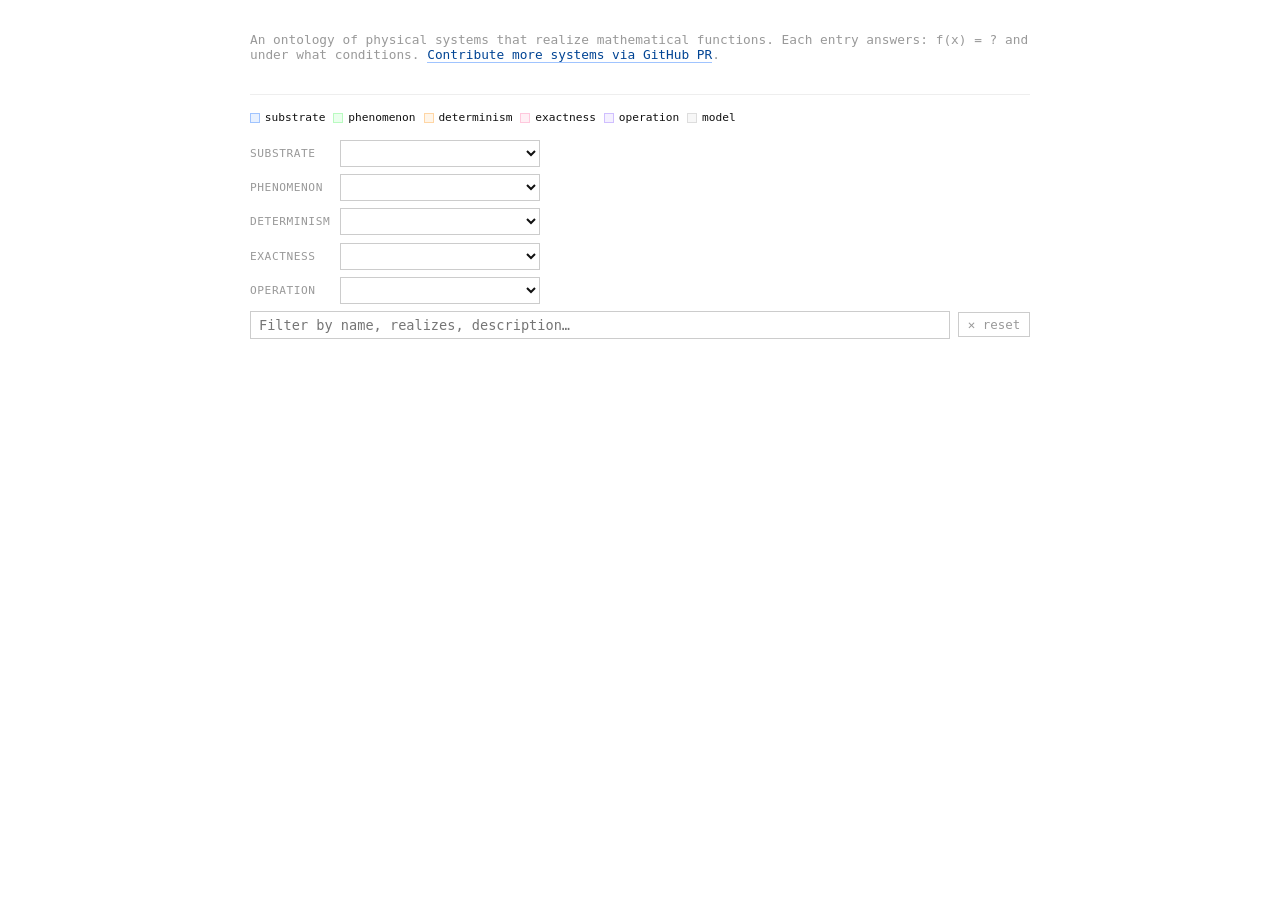
==== index.html @ 5054165a "Added CTA to update things." ====
<!DOCTYPE html>
<html lang="en">

<head>
    <meta charset="UTF-8">
    <meta name="viewport" content="width=device-width, initial-scale=1">
    <title>Physical Computing Ontology</title>
    <style>
        body {
            font-family: monospace;
            max-width: 780px;
            margin: 2rem auto;
            padding: 0 1rem;
            background: #fff;
            color: #111;
        }

        h1 {
            margin-bottom: .25rem;
        }

        .subtitle {
            font-size: .8rem;
            color: #999;
            margin-bottom: 2rem;
        }

        /* filter rows */
        .filter-row {
            display: flex;
            align-items: center;
            gap: .5rem;
            margin-bottom: .45rem;
            flex-wrap: wrap;
        }

        .dim-label {
            font-size: .7rem;
            color: #999;
            text-transform: uppercase;
            letter-spacing: .05em;
            min-width: 82px;
            flex-shrink: 0;
        }

        select {
            font-family: monospace;
            font-size: .78rem;
            border: 1px solid #ccc;
            background: #fff;
            color: #111;
            padding: .25rem .4rem;
            cursor: pointer;
            min-width: 200px;
        }

        select.active {
            border-color: #000;
            background: #000;
            color: #fff;
        }

        input {
            font-family: monospace;
            border: 1px solid #ccc;
            padding: .3rem .5rem;
            font-size: .85rem;
            flex: 1;
            min-width: 160px;
        }

        button {
            font-family: monospace;
            font-size: .78rem;
            border: 1px solid #ccc;
            background: #fff;
            padding: .25rem .55rem;
            cursor: pointer;
            white-space: nowrap;
        }

        button:hover {
            border-color: #999;
        }

        button.reset {
            color: #999;
        }

        .count {
            font-size: .75rem;
            color: #999;
            margin: .75rem 0 .5rem;
        }

        .divider {
            border: none;
            border-top: 1px solid #eee;
            margin: 1.5rem 0 1rem;
        }

        /* list items */
        .item {
            border-top: 1px solid #eee;
            padding: .85rem 0;
            cursor: pointer;
        }

        .item:hover .item-name {
            text-decoration: underline;
        }

        .item-header {
            display: flex;
            justify-content: space-between;
            align-items: baseline;
            gap: 1rem;
            margin-bottom: .3rem;
        }

        .item-name {
            font-size: .95rem;
            font-weight: bold;
        }

        .item-realizes {
            font-size: .8rem;
            color: #555;
            font-style: italic;
            white-space: nowrap;
        }

        .item-desc {
            font-size: .8rem;
            color: #666;
            margin-bottom: .45rem;
            line-height: 1.5;
            display: -webkit-box;
            -webkit-line-clamp: 2;
            line-clamp: 2;
            -webkit-box-orient: vertical;
            overflow: hidden;
        }

        /* tags */
        .tags {
            display: flex;
            flex-wrap: wrap;
            gap: .3rem;
        }

        .tag {
            font-size: .68rem;
            padding: .15rem .4rem;
            border: 1px solid #ddd;
        }

        .tag.substrate {
            border-color: #a0c4ff;
            color: #004494;
        }

        .tag.phenomenon {
            border-color: #b9fbc0;
            color: #1a6b2a;
        }

        .tag.determinism {
            border-color: #ffd6a5;
            color: #7a4200;
        }

        .tag.exactness {
            border-color: #ffc8dd;
            color: #7a0030;
        }

        .tag.operation {
            border-color: #d0bfff;
            color: #3a006f;
        }

        .tag.model {
            border-color: #ddd;
            color: #555;
        }

        /* legend */
        .legend {
            display: flex;
            flex-wrap: wrap;
            gap: .5rem;
            margin-bottom: 1rem;
            font-size: .7rem;
        }

        .legend-item {
            display: flex;
            align-items: center;
            gap: .3rem;
        }

        .legend-dot {
            width: 8px;
            height: 8px;
            border: 1px solid;
            display: inline-block;
        }

        .legend-dot.substrate {
            border-color: #a0c4ff;
            background: #e8f1ff;
        }

        .legend-dot.phenomenon {
            border-color: #b9fbc0;
            background: #eaffed;
        }

        .legend-dot.determinism {
            border-color: #ffd6a5;
            background: #fff5e8;
        }

        .legend-dot.exactness {
            border-color: #ffc8dd;
            background: #fff0f5;
        }

        .legend-dot.operation {
            border-color: #d0bfff;
            background: #f4f0ff;
        }

        .legend-dot.model {
            border-color: #ddd;
            background: #f7f7f7;
        }

        /* detail page */
        #detail-page {
            display: none;
        }

        .back-btn {
            font-family: monospace;
            font-size: .8rem;
            border: none;
            background: none;
            padding: 0;
            cursor: pointer;
            color: #999;
            margin-bottom: 0;
            display: block;
        }

        .back-btn:hover {
            color: #000;
        }

        .add-system-btn {
            font-family: monospace;
            font-size: .8rem;
            border: 1px solid #a0c4ff;
            background: #e8f1ff;
            color: #004494;
            padding: .4rem .8rem;
            cursor: pointer;
            text-decoration: none;
            display: inline-block;
            margin-left: 1rem;
        }

        .add-system-btn:hover {
            border-color: #004494;
            background: #d0e6ff;
        }

        .detail-name {
            font-size: 1.4rem;
            font-weight: bold;
            margin-bottom: .2rem;
        }

        .detail-realizes {
            font-size: .9rem;
            color: #555;
            font-style: italic;
            margin-bottom: 1rem;
        }

        .detail-desc {
            font-size: .85rem;
            color: #444;
            line-height: 1.65;
            margin-bottom: 1.25rem;
        }

        .detail-tags {
            display: flex;
            flex-wrap: wrap;
            gap: .35rem;
            margin-bottom: 1.25rem;
        }

        .detail-section {
            margin-bottom: 1.25rem;
        }

        .detail-section h3 {
            font-size: .7rem;
            text-transform: uppercase;
            letter-spacing: .06em;
            color: #999;
            margin: 0 0 .5rem;
            border-bottom: 1px solid #eee;
            padding-bottom: .3rem;
        }

        .detail-section ul {
            margin: 0;
            padding-left: 1.2rem;
            font-size: .82rem;
            color: #444;
            line-height: 1.7;
        }

        .detail-section p {
            font-size: .82rem;
            color: #444;
            margin: 0;
            line-height: 1.6;
            font-style: italic;
        }

        .link-list {
            list-style: none;
            padding: 0;
            margin: 0;
        }

        .link-list li {
            margin-bottom: .6rem;
            display: flex;
            align-items: center;
            gap: .6rem;
        }

        .link-list li img {
            width: 80px;
            height: 45px;
            object-fit: cover;
            border: 1px solid #eee;
            flex-shrink: 0;
        }

        .link-list a {
            font-size: .82rem;
            color: #004494;
            text-decoration: none;
            border-bottom: 1px solid #a0c4ff;
        }

        .link-list a:hover {
            border-color: #004494;
        }

        /* toast */
        .toast {
            position: fixed;
            top: 20px;
            right: 20px;
            background: #333;
            color: white;
            padding: 10px 18px;
            font-family: monospace;
            font-size: .85rem;
            z-index: 1000;
            opacity: 0;
            transform: translateX(100%);
            transition: all .25s ease;
        }

        .toast.show {
            opacity: 1;
            transform: translateX(0);
        }

        .toast.success {
            background: #2d6a2d;
        }

        .toast.error {
            background: #8b0000;
        }
    </style>
</head>

<body>

    <!-- LIST PAGE -->
    <div id="list-page">
        <p class="subtitle">An ontology of physical systems that realize mathematical functions. Each entry answers:
            f(x) = ? and under what conditions. <a href="https://github.com/TugdualKerjan/ComputingOntology"
                target="_blank" rel="noopener"
                style="color: #004494; text-decoration: none; border-bottom: 1px solid #a0c4ff;">Contribute more systems
                via GitHub PR</a>.</p>

        <hr class="divider">

        <div class="legend">
            <span class="legend-item"><span class="legend-dot substrate"></span>substrate</span>
            <span class="legend-item"><span class="legend-dot phenomenon"></span>phenomenon</span>
            <span class="legend-item"><span class="legend-dot determinism"></span>determinism</span>
            <span class="legend-item"><span class="legend-dot exactness"></span>exactness</span>
            <span class="legend-item"><span class="legend-dot operation"></span>operation</span>
            <span class="legend-item"><span class="legend-dot model"></span>model</span>
        </div>

        <div class="filter-row"><span class="dim-label">substrate</span><select id="sel-substrate"></select></div>
        <div class="filter-row"><span class="dim-label">phenomenon</span><select id="sel-phenomenon"></select></div>
        <div class="filter-row"><span class="dim-label">determinism</span><select id="sel-determinism"></select></div>
        <div class="filter-row"><span class="dim-label">exactness</span><select id="sel-exactness"></select></div>
        <div class="filter-row"><span class="dim-label">operation</span><select id="sel-operation"></select></div>
        <div class="filter-row">
            <input id="filter-text" placeholder="Filter by name, realizes, description…">
            <button class="reset" id="reset-all">✕ reset</button>
        </div>

        <div class="count" id="count"></div>
        <div id="list"></div>
    </div>

    <!-- DETAIL PAGE -->
    <div id="detail-page">
        <div style="display: flex; align-items: center; justify-content: space-between; margin-bottom: 1.5rem;">
            <button class="back-btn" id="back-btn">← back to list</button>
            <a href="https://github.com/TugdualKerjan/ComputingOntology/compare" target="_blank" rel="noopener"
                class="add-system-btn">+ Add system</a>
        </div>
        <div id="detail-content"></div>
    </div>

    <script>
        function ytId(url) {
            const m = url.match(/(?:v=|youtu\.be\/)([A-Za-z0-9_-]{11})/);
            return m ? m[1] : null;
        }
        function ytThumb(url) {
            const id = ytId(url);
            return id ? `https://img.youtube.com/vi/${id}/mqdefault.jpg` : null;
        }

        let data = [];

        // Load data from external JSON file
        async function loadData() {
            try {
                const response = await fetch('https://tugdual.fr/ComputingOntology/data.json');
                if (!response.ok) throw new Error(`Failed to load data.json: ${response.status}`);
                data = await response.json();
                buildFilters();
                render();
                showToast('Data loaded successfully', 'success');
                return Promise.resolve();
            } catch (error) {
                showToast('Error loading data.json: ' + error.message, 'error');
                console.error('Failed to load data:', error);
                return Promise.reject(error);
            }
        }
        let fileHandle = null;

        const activeFilters = { substrate: '', phenomenon: '', determinism: '', exactness: '', operation: '' };
        let textQuery = '';

        function vocab(dim) {
            const vals = new Set();
            data.forEach(d => {
                const v = d[dim === 'operation' ? 'operations' : dim];
                if (Array.isArray(v)) v.forEach(x => vals.add(x));
                else if (v) vals.add(v);
            });
            return [...vals].sort();
        }

        function buildFilters() {
            ['substrate', 'phenomenon', 'determinism', 'exactness', 'operation'].forEach(dim => {
                const sel = document.getElementById(`sel-${dim}`);
                const cur = activeFilters[dim];
                sel.innerHTML = '<option value="">— all —</option>';
                vocab(dim).forEach(v => {
                    const o = document.createElement('option');
                    o.value = v; o.textContent = v;
                    if (v === cur) o.selected = true;
                    sel.appendChild(o);
                });
                sel.classList.toggle('active', !!cur);
                sel.onchange = () => {
                    activeFilters[dim] = sel.value;
                    sel.classList.toggle('active', !!sel.value);
                    render();
                };
            });
        }

        function render() {
            const visible = data.filter(d => {
                if (activeFilters.substrate && !(d.substrate || []).includes(activeFilters.substrate)) return false;
                if (activeFilters.phenomenon && !(d.phenomenon || []).includes(activeFilters.phenomenon)) return false;
                if (activeFilters.determinism && d.determinism !== activeFilters.determinism) return false;
                if (activeFilters.exactness && d.exactness !== activeFilters.exactness) return false;
                if (activeFilters.operation && !(d.operations || []).includes(activeFilters.operation)) return false;
                if (textQuery) {
                    const hay = [d.name, d.realizes, d.description].join(' ').toLowerCase();
                    if (!hay.includes(textQuery.toLowerCase())) return false;
                }
                return true;
            });
            document.getElementById('count').textContent = `${visible.length} / ${data.length} systems`;
            document.getElementById('list').innerHTML = visible.map(d => `
    <div class="item" onclick="showDetail('${d.id}')">
      <div class="item-header">
        <span class="item-name">${d.name}</span>
        <span class="item-realizes">f(x) = ${d.realizes}</span>
      </div>
      <div class="item-desc">${d.description}</div>
      <div class="tags">
        ${(d.substrate || []).map(v => `<span class="tag substrate">${v}</span>`).join('')}
        ${(d.phenomenon || []).map(v => `<span class="tag phenomenon">${v}</span>`).join('')}
        ${d.determinism ? `<span class="tag determinism">${d.determinism}</span>` : ''}
        ${d.exactness ? `<span class="tag exactness">${d.exactness}</span>` : ''}
        ${(d.operations || []).map(v => `<span class="tag operation">${v}</span>`).join('')}
        ${(d.computation_model || []).map(v => `<span class="tag model">${v}</span>`).join('')}
      </div>
    </div>`).join('');
        }

        function showDetail(id) {
            const d = data.find(x => x.id === id);
            if (!d) return;

            // Update URL without triggering page reload
            window.history.pushState({ id }, d.name, `#${id}`);

            const exHtml = (d.examples || []).length ? `
    <div class="detail-section">
      <h3>Examples</h3>
      <ul class="link-list">
        ${d.examples.map(e => {
                const thumb = ytThumb(e.url);
                return `<li>${thumb ? `<img src="${thumb}" alt="">` : ''}<a href="${e.url}" target="_blank" rel="noopener">${e.label}</a></li>`;
            }).join('')}
      </ul>
    </div>` : '';

            const diyHtml = (d.diy || []).length ? `
    <div class="detail-section">
      <h3>Build your own</h3>
      <ul class="link-list">
        ${d.diy.map(e => `<li><a href="${e.url}" target="_blank" rel="noopener">${e.label}</a></li>`).join('')}
      </ul>
    </div>` : '';

            document.getElementById('detail-content').innerHTML = `
    <div class="detail-name">${d.name}</div>
    <div class="detail-realizes">f(x) = ${d.realizes}</div>
    <div class="detail-tags">
      ${(d.substrate || []).map(v => `<span class="tag substrate">${v}</span>`).join('')}
      ${(d.phenomenon || []).map(v => `<span class="tag phenomenon">${v}</span>`).join('')}
      ${d.determinism ? `<span class="tag determinism">${d.determinism}</span>` : ''}
      ${d.exactness ? `<span class="tag exactness">${d.exactness}</span>` : ''}
      ${(d.operations || []).map(v => `<span class="tag operation">${v}</span>`).join('')}
      ${(d.computation_model || []).map(v => `<span class="tag model">${v}</span>`).join('')}
    </div>
    <div class="detail-desc">${d.description}</div>
    ${exHtml}
    ${diyHtml}
  `;

            document.getElementById('list-page').style.display = 'none';
            document.getElementById('detail-page').style.display = 'block';
            window.scrollTo(0, 0);
        }

        function showList() {
            window.history.pushState({}, 'Physical Computing', window.location.pathname);
            document.getElementById('detail-page').style.display = 'none';
            document.getElementById('list-page').style.display = 'block';
        }

        document.getElementById('back-btn').onclick = showList;

        function showToast(msg, type = '') {
            const t = document.createElement('div');
            t.className = `toast ${type}`; t.textContent = msg;
            document.body.appendChild(t);
            setTimeout(() => t.classList.add('show'), 50);
            setTimeout(() => { t.classList.remove('show'); setTimeout(() => t.remove(), 300); }, 2800);
        }

        document.getElementById('load-file').onclick = async () => {
            try {
                const [h] = await window.showOpenFilePicker({ types: [{ accept: { 'application/json': ['.json'] } }] });
                fileHandle = h;
                data = JSON.parse(await (await h.getFile()).text());
                buildFilters(); render(); showToast('📁 Loaded', 'success');
            } catch (e) { if (e.name !== 'AbortError') showToast('Error: ' + e.message, 'error'); }
        };

        document.getElementById('create-new').onclick = async () => {
            try {
                const h = await window.showSaveFilePicker({ suggestedName: 'physcomp.json', types: [{ accept: { 'application/json': ['.json'] } }] });
                fileHandle = h;
                const w = await h.createWritable();
                await w.write(JSON.stringify(data, null, 2)); await w.close();
                buildFilters(); render(); showToast('📝 Created', 'success');
            } catch (e) { if (e.name !== 'AbortError') showToast('Error: ' + e.message, 'error'); }
        };

        document.getElementById('load-url').onclick = async () => {
            const url = document.getElementById('url-input').value.trim();
            if (!url) return;
            try {
                showToast('⏳ Loading…');
                const r = await fetch(url);
                if (!r.ok) throw new Error(`HTTP ${r.status}`);
                data = await r.json();
                fileHandle = null; buildFilters(); render(); showToast('🌐 Loaded (read-only)', 'success');
            } catch (e) { showToast('Error: ' + e.message, 'error'); }
        };

        document.getElementById('reset-all').onclick = () => {
            Object.keys(activeFilters).forEach(k => activeFilters[k] = '');
            document.getElementById('filter-text').value = '';
            textQuery = '';
            buildFilters(); render();
        };

        document.getElementById('filter-text').oninput = e => { textQuery = e.target.value; render(); };

        function handleRoute() {
            const hash = window.location.hash.slice(1);
            if (hash && data.length > 0) {
                const entry = data.find(d => d.id === hash);
                if (entry) {
                    showDetail(hash);
                    return;
                }
            }
            showList();
        }

        // Handle browser back/forward buttons
        window.addEventListener('popstate', handleRoute);

        // Initialize the application
        loadData().then(() => {
            handleRoute();
        });
    </script>
</body>

</html>
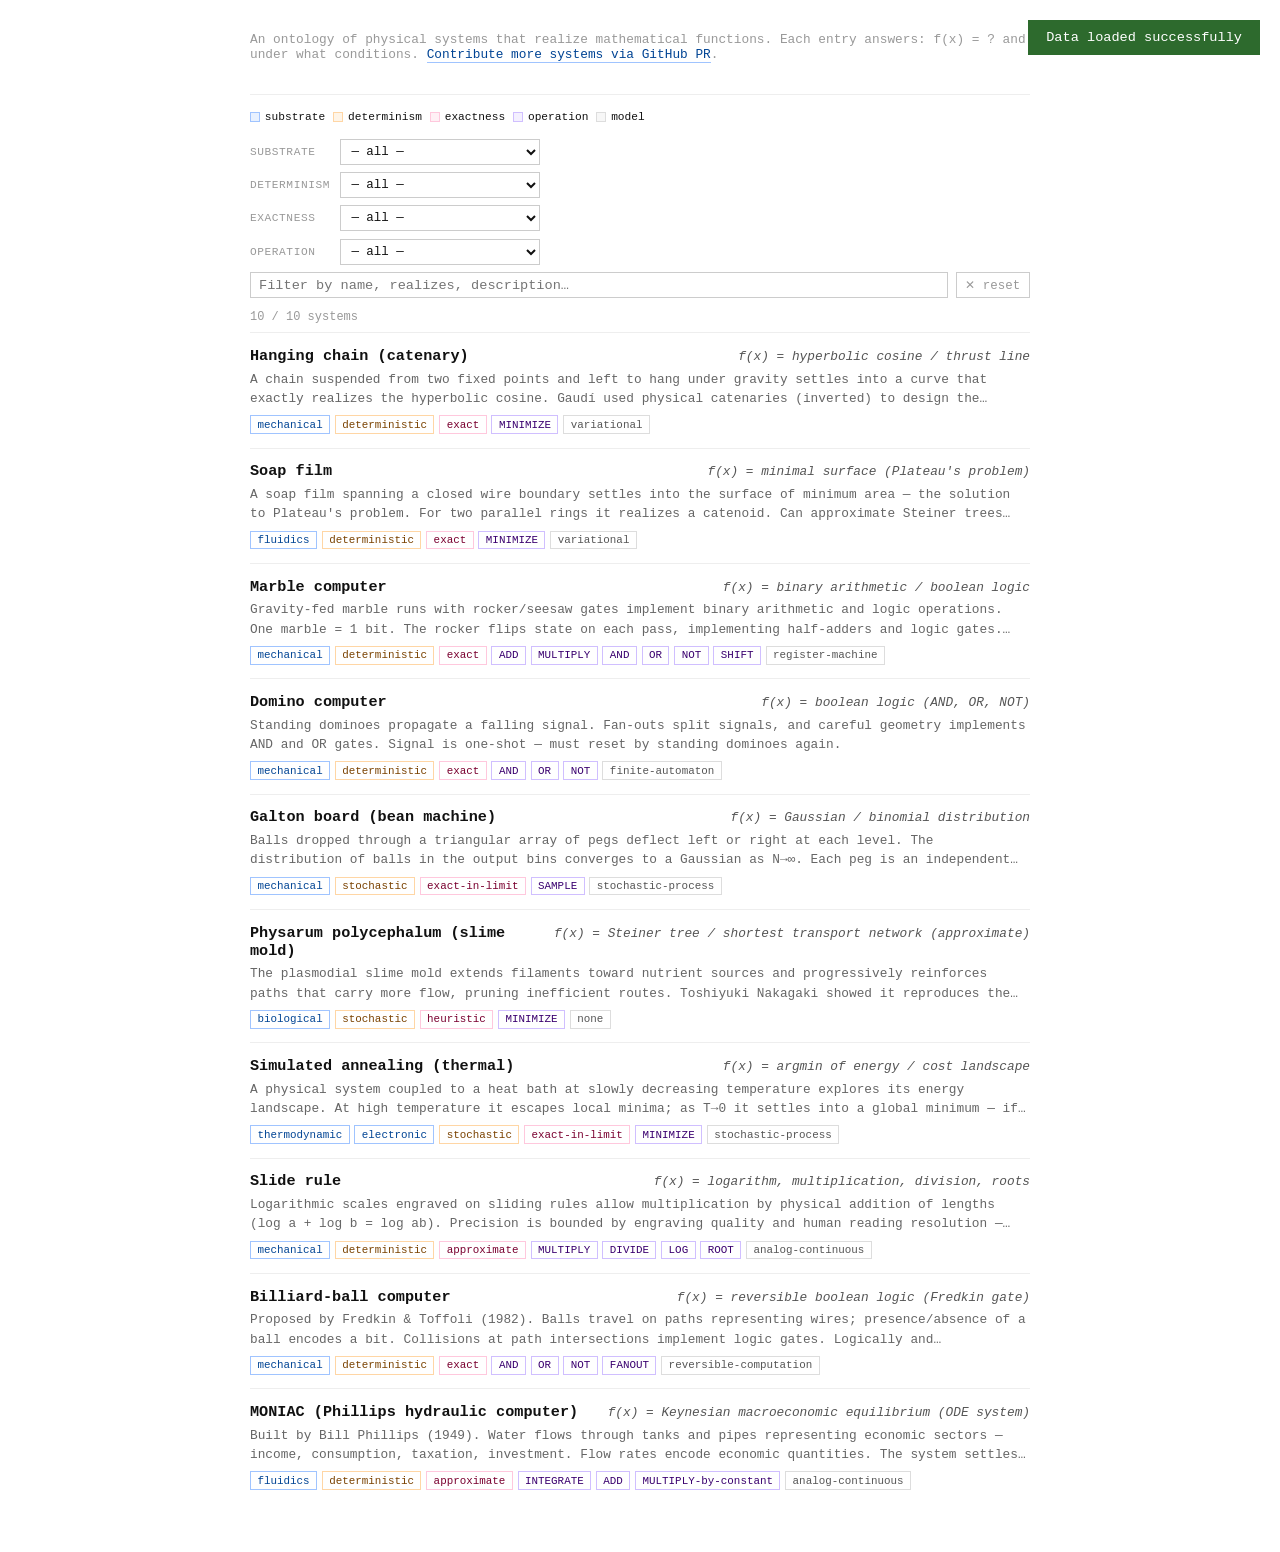
==== commit 4128530d: "Merged marbles and added example descs" ====
--- a/index.html
+++ b/index.html
@@ -160,10 +160,6 @@
             color: #004494;
         }
 
-        .tag.phenomenon {
-            border-color: #b9fbc0;
-            color: #1a6b2a;
-        }
 
         .tag.determinism {
             border-color: #ffd6a5;
@@ -212,10 +208,6 @@
             background: #e8f1ff;
         }
 
-        .legend-dot.phenomenon {
-            border-color: #b9fbc0;
-            background: #eaffed;
-        }
 
         .legend-dot.determinism {
             border-color: #ffd6a5;
@@ -410,7 +402,6 @@
 
         <div class="legend">
             <span class="legend-item"><span class="legend-dot substrate"></span>substrate</span>
-            <span class="legend-item"><span class="legend-dot phenomenon"></span>phenomenon</span>
             <span class="legend-item"><span class="legend-dot determinism"></span>determinism</span>
             <span class="legend-item"><span class="legend-dot exactness"></span>exactness</span>
             <span class="legend-item"><span class="legend-dot operation"></span>operation</span>
@@ -418,7 +409,6 @@
         </div>
 
         <div class="filter-row"><span class="dim-label">substrate</span><select id="sel-substrate"></select></div>
-        <div class="filter-row"><span class="dim-label">phenomenon</span><select id="sel-phenomenon"></select></div>
         <div class="filter-row"><span class="dim-label">determinism</span><select id="sel-determinism"></select></div>
         <div class="filter-row"><span class="dim-label">exactness</span><select id="sel-exactness"></select></div>
         <div class="filter-row"><span class="dim-label">operation</span><select id="sel-operation"></select></div>
@@ -456,7 +446,7 @@
         // Load data from external JSON file
         async function loadData() {
             try {
-                const response = await fetch('https://tugdual.fr/ComputingOntology/data.json');
+                const response = await fetch('./data.json');
                 if (!response.ok) throw new Error(`Failed to load data.json: ${response.status}`);
                 data = await response.json();
                 buildFilters();
@@ -469,9 +459,8 @@
                 return Promise.reject(error);
             }
         }
-        let fileHandle = null;
-
-        const activeFilters = { substrate: '', phenomenon: '', determinism: '', exactness: '', operation: '' };
+
+        const activeFilters = { substrate: '', determinism: '', exactness: '', operation: '' };
         let textQuery = '';
 
         function vocab(dim) {
@@ -485,7 +474,7 @@
         }
 
         function buildFilters() {
-            ['substrate', 'phenomenon', 'determinism', 'exactness', 'operation'].forEach(dim => {
+            ['substrate', 'determinism', 'exactness', 'operation'].forEach(dim => {
                 const sel = document.getElementById(`sel-${dim}`);
                 const cur = activeFilters[dim];
                 sel.innerHTML = '<option value="">— all —</option>';
@@ -507,7 +496,6 @@
         function render() {
             const visible = data.filter(d => {
                 if (activeFilters.substrate && !(d.substrate || []).includes(activeFilters.substrate)) return false;
-                if (activeFilters.phenomenon && !(d.phenomenon || []).includes(activeFilters.phenomenon)) return false;
                 if (activeFilters.determinism && d.determinism !== activeFilters.determinism) return false;
                 if (activeFilters.exactness && d.exactness !== activeFilters.exactness) return false;
                 if (activeFilters.operation && !(d.operations || []).includes(activeFilters.operation)) return false;
@@ -527,7 +515,6 @@
       <div class="item-desc">${d.description}</div>
       <div class="tags">
         ${(d.substrate || []).map(v => `<span class="tag substrate">${v}</span>`).join('')}
-        ${(d.phenomenon || []).map(v => `<span class="tag phenomenon">${v}</span>`).join('')}
         ${d.determinism ? `<span class="tag determinism">${d.determinism}</span>` : ''}
         ${d.exactness ? `<span class="tag exactness">${d.exactness}</span>` : ''}
         ${(d.operations || []).map(v => `<span class="tag operation">${v}</span>`).join('')}
@@ -549,7 +536,8 @@
       <ul class="link-list">
         ${d.examples.map(e => {
                 const thumb = ytThumb(e.url);
-                return `<li>${thumb ? `<img src="${thumb}" alt="">` : ''}<a href="${e.url}" target="_blank" rel="noopener">${e.label}</a></li>`;
+                const desc = e.description ? `<div style="font-size: .75rem; color: #666; margin-top: .2rem; line-height: 1.4;">${e.description}</div>` : '';
+                return `<li>${thumb ? `<img src="${thumb}" alt="">` : ''}<div><a href="${e.url}" target="_blank" rel="noopener">${e.label}</a>${desc}</div></li>`;
             }).join('')}
       </ul>
     </div>` : '';
@@ -558,7 +546,10 @@
     <div class="detail-section">
       <h3>Build your own</h3>
       <ul class="link-list">
-        ${d.diy.map(e => `<li><a href="${e.url}" target="_blank" rel="noopener">${e.label}</a></li>`).join('')}
+        ${d.diy.map(e => {
+                const desc = e.description ? `<div style="font-size: .75rem; color: #666; margin-top: .2rem; line-height: 1.4;">${e.description}</div>` : '';
+                return `<li><div><a href="${e.url}" target="_blank" rel="noopener">${e.label}</a>${desc}</div></li>`;
+            }).join('')}
       </ul>
     </div>` : '';
 
@@ -567,7 +558,6 @@
     <div class="detail-realizes">f(x) = ${d.realizes}</div>
     <div class="detail-tags">
       ${(d.substrate || []).map(v => `<span class="tag substrate">${v}</span>`).join('')}
-      ${(d.phenomenon || []).map(v => `<span class="tag phenomenon">${v}</span>`).join('')}
       ${d.determinism ? `<span class="tag determinism">${d.determinism}</span>` : ''}
       ${d.exactness ? `<span class="tag exactness">${d.exactness}</span>` : ''}
       ${(d.operations || []).map(v => `<span class="tag operation">${v}</span>`).join('')}
@@ -599,36 +589,6 @@
             setTimeout(() => { t.classList.remove('show'); setTimeout(() => t.remove(), 300); }, 2800);
         }
 
-        document.getElementById('load-file').onclick = async () => {
-            try {
-                const [h] = await window.showOpenFilePicker({ types: [{ accept: { 'application/json': ['.json'] } }] });
-                fileHandle = h;
-                data = JSON.parse(await (await h.getFile()).text());
-                buildFilters(); render(); showToast('📁 Loaded', 'success');
-            } catch (e) { if (e.name !== 'AbortError') showToast('Error: ' + e.message, 'error'); }
-        };
-
-        document.getElementById('create-new').onclick = async () => {
-            try {
-                const h = await window.showSaveFilePicker({ suggestedName: 'physcomp.json', types: [{ accept: { 'application/json': ['.json'] } }] });
-                fileHandle = h;
-                const w = await h.createWritable();
-                await w.write(JSON.stringify(data, null, 2)); await w.close();
-                buildFilters(); render(); showToast('📝 Created', 'success');
-            } catch (e) { if (e.name !== 'AbortError') showToast('Error: ' + e.message, 'error'); }
-        };
-
-        document.getElementById('load-url').onclick = async () => {
-            const url = document.getElementById('url-input').value.trim();
-            if (!url) return;
-            try {
-                showToast('⏳ Loading…');
-                const r = await fetch(url);
-                if (!r.ok) throw new Error(`HTTP ${r.status}`);
-                data = await r.json();
-                fileHandle = null; buildFilters(); render(); showToast('🌐 Loaded (read-only)', 'success');
-            } catch (e) { showToast('Error: ' + e.message, 'error'); }
-        };
 
         document.getElementById('reset-all').onclick = () => {
             Object.keys(activeFilters).forEach(k => activeFilters[k] = '');
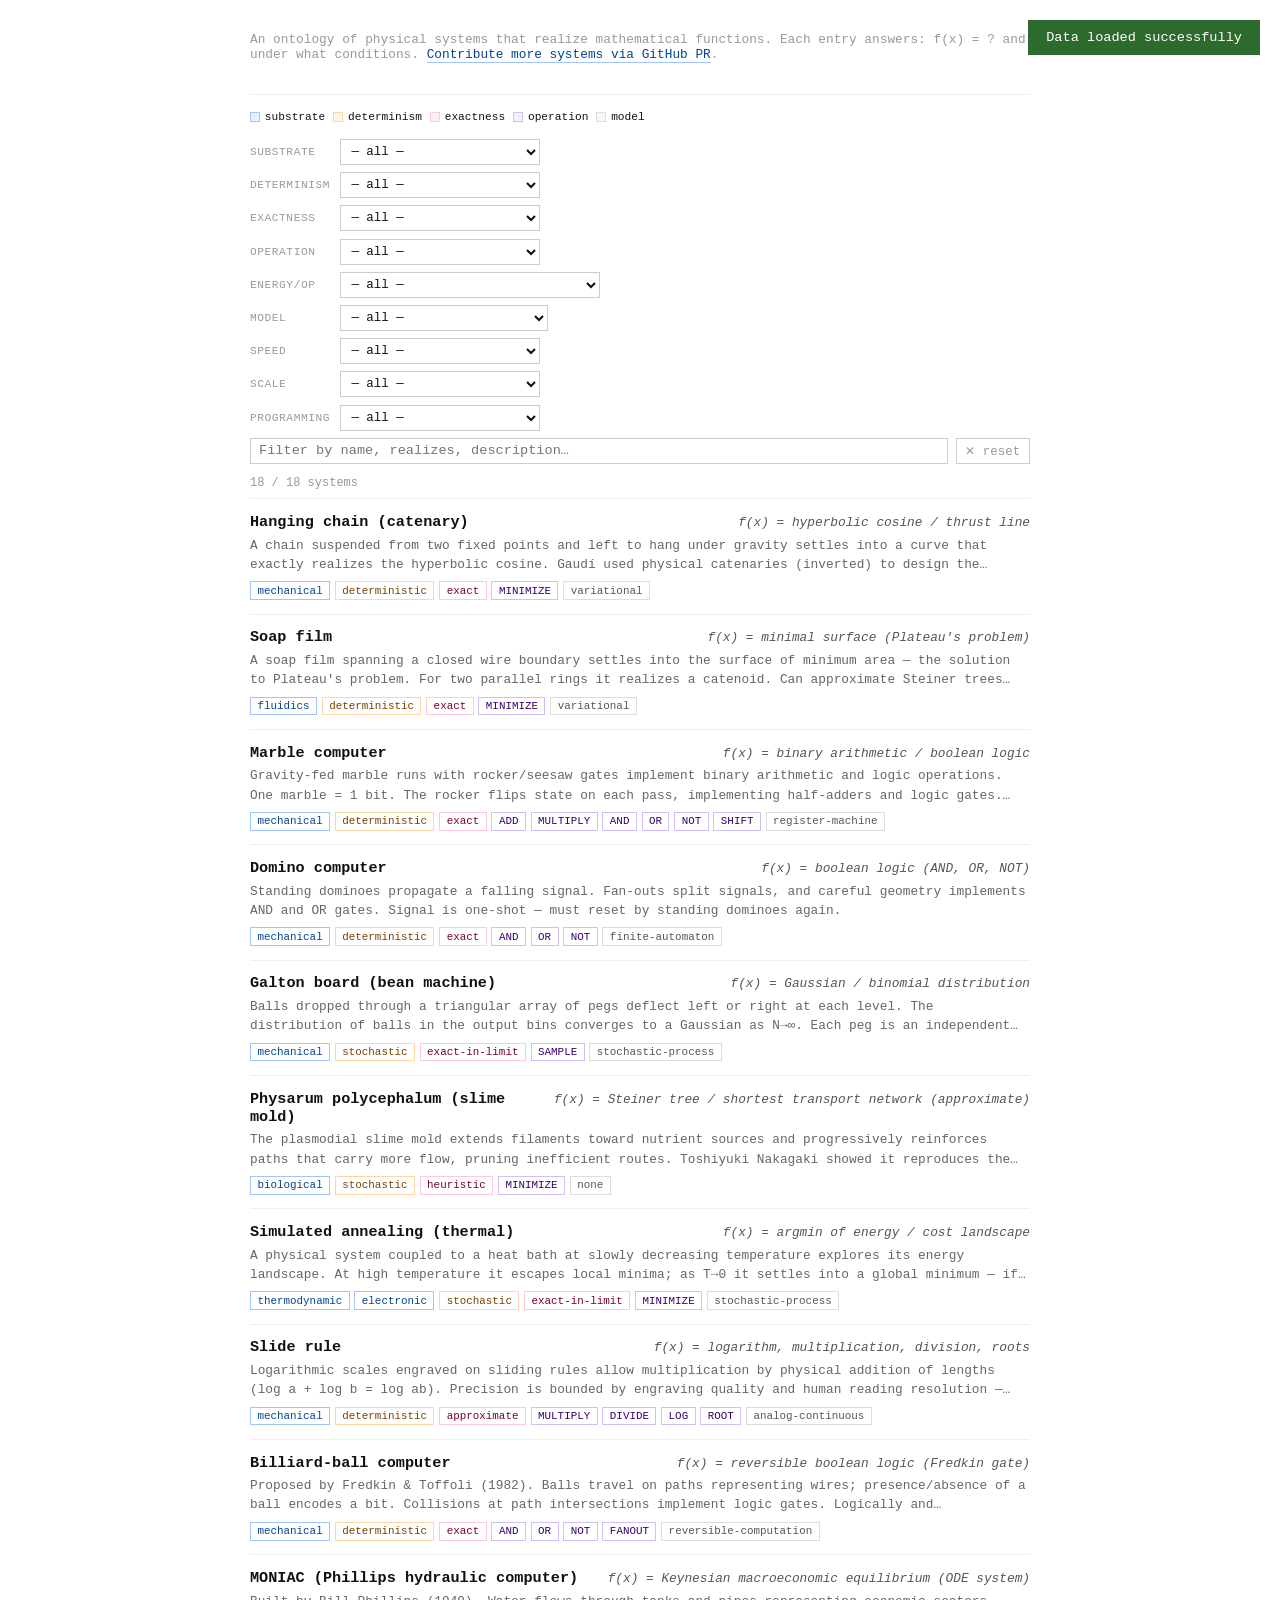
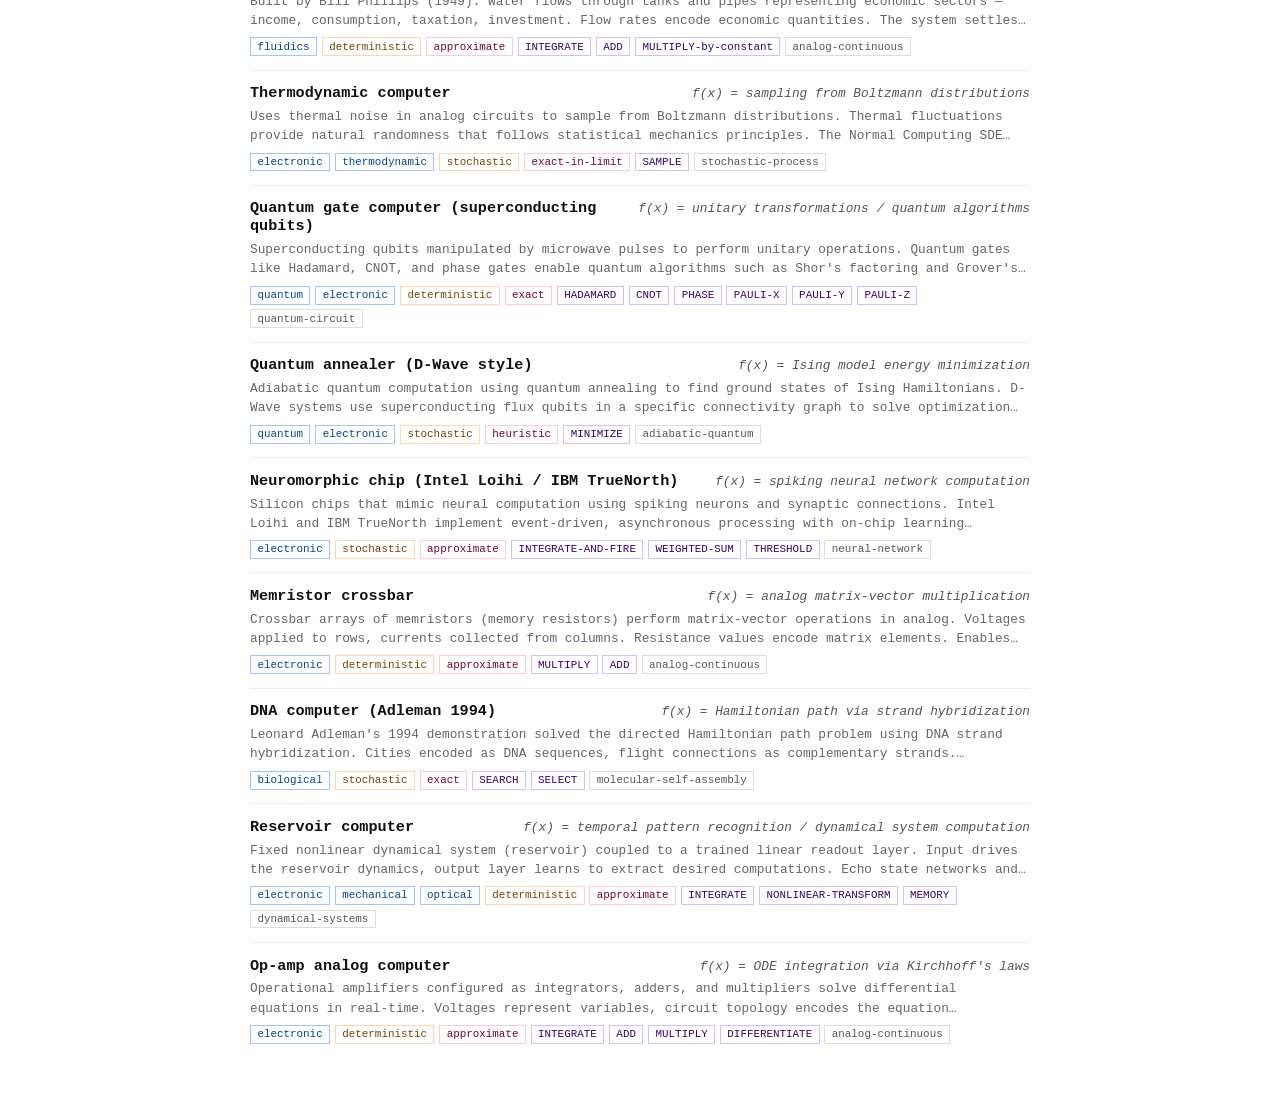
==== commit 30b80a00: "Added entries and categories." ====
--- a/index.html
+++ b/index.html
@@ -412,6 +412,11 @@
         <div class="filter-row"><span class="dim-label">determinism</span><select id="sel-determinism"></select></div>
         <div class="filter-row"><span class="dim-label">exactness</span><select id="sel-exactness"></select></div>
         <div class="filter-row"><span class="dim-label">operation</span><select id="sel-operation"></select></div>
+        <div class="filter-row"><span class="dim-label">energy/op</span><select id="sel-energy_per_operation"></select></div>
+        <div class="filter-row"><span class="dim-label">model</span><select id="sel-computation_model"></select></div>
+        <div class="filter-row"><span class="dim-label">speed</span><select id="sel-speed_category"></select></div>
+        <div class="filter-row"><span class="dim-label">scale</span><select id="sel-scale_category"></select></div>
+        <div class="filter-row"><span class="dim-label">programming</span><select id="sel-programming_model"></select></div>
         <div class="filter-row">
             <input id="filter-text" placeholder="Filter by name, realizes, description…">
             <button class="reset" id="reset-all">✕ reset</button>
@@ -425,7 +430,7 @@
     <div id="detail-page">
         <div style="display: flex; align-items: center; justify-content: space-between; margin-bottom: 1.5rem;">
             <button class="back-btn" id="back-btn">← back to list</button>
-            <a href="https://github.com/TugdualKerjan/ComputingOntology/compare" target="_blank" rel="noopener"
+            <a href="https://github.com/TugdualKerjan/ComputingOntology/issues/new?template=new_system.md" target="_blank" rel="noopener"
                 class="add-system-btn">+ Add system</a>
         </div>
         <div id="detail-content"></div>
@@ -460,13 +465,18 @@
             }
         }
 
-        const activeFilters = { substrate: '', determinism: '', exactness: '', operation: '' };
+        const activeFilters = { substrate: '', determinism: '', exactness: '', operation: '', energy_per_operation: '', computation_model: '', speed_category: '', scale_category: '', programming_model: '' };
         let textQuery = '';
 
         function vocab(dim) {
             const vals = new Set();
             data.forEach(d => {
-                const v = d[dim === 'operation' ? 'operations' : dim];
+                let v;
+                if (dim === 'operation') v = d.operations;
+                else if (dim === 'computation_model') v = d.computation_model;
+                else if (dim === 'programming_model') v = d.programming_model;
+                else v = d[dim];
+
                 if (Array.isArray(v)) v.forEach(x => vals.add(x));
                 else if (v) vals.add(v);
             });
@@ -474,7 +484,7 @@
         }
 
         function buildFilters() {
-            ['substrate', 'determinism', 'exactness', 'operation'].forEach(dim => {
+            ['substrate', 'determinism', 'exactness', 'operation', 'energy_per_operation', 'computation_model', 'speed_category', 'scale_category', 'programming_model'].forEach(dim => {
                 const sel = document.getElementById(`sel-${dim}`);
                 const cur = activeFilters[dim];
                 sel.innerHTML = '<option value="">— all —</option>';
@@ -499,6 +509,11 @@
                 if (activeFilters.determinism && d.determinism !== activeFilters.determinism) return false;
                 if (activeFilters.exactness && d.exactness !== activeFilters.exactness) return false;
                 if (activeFilters.operation && !(d.operations || []).includes(activeFilters.operation)) return false;
+                if (activeFilters.energy_per_operation && d.energy_per_operation !== activeFilters.energy_per_operation) return false;
+                if (activeFilters.computation_model && !(d.computation_model || []).includes(activeFilters.computation_model)) return false;
+                if (activeFilters.speed_category && d.speed_category !== activeFilters.speed_category) return false;
+                if (activeFilters.scale_category && d.scale_category !== activeFilters.scale_category) return false;
+                if (activeFilters.programming_model && !(d.programming_model || []).includes(activeFilters.programming_model)) return false;
                 if (textQuery) {
                     const hay = [d.name, d.realizes, d.description].join(' ').toLowerCase();
                     if (!hay.includes(textQuery.toLowerCase())) return false;
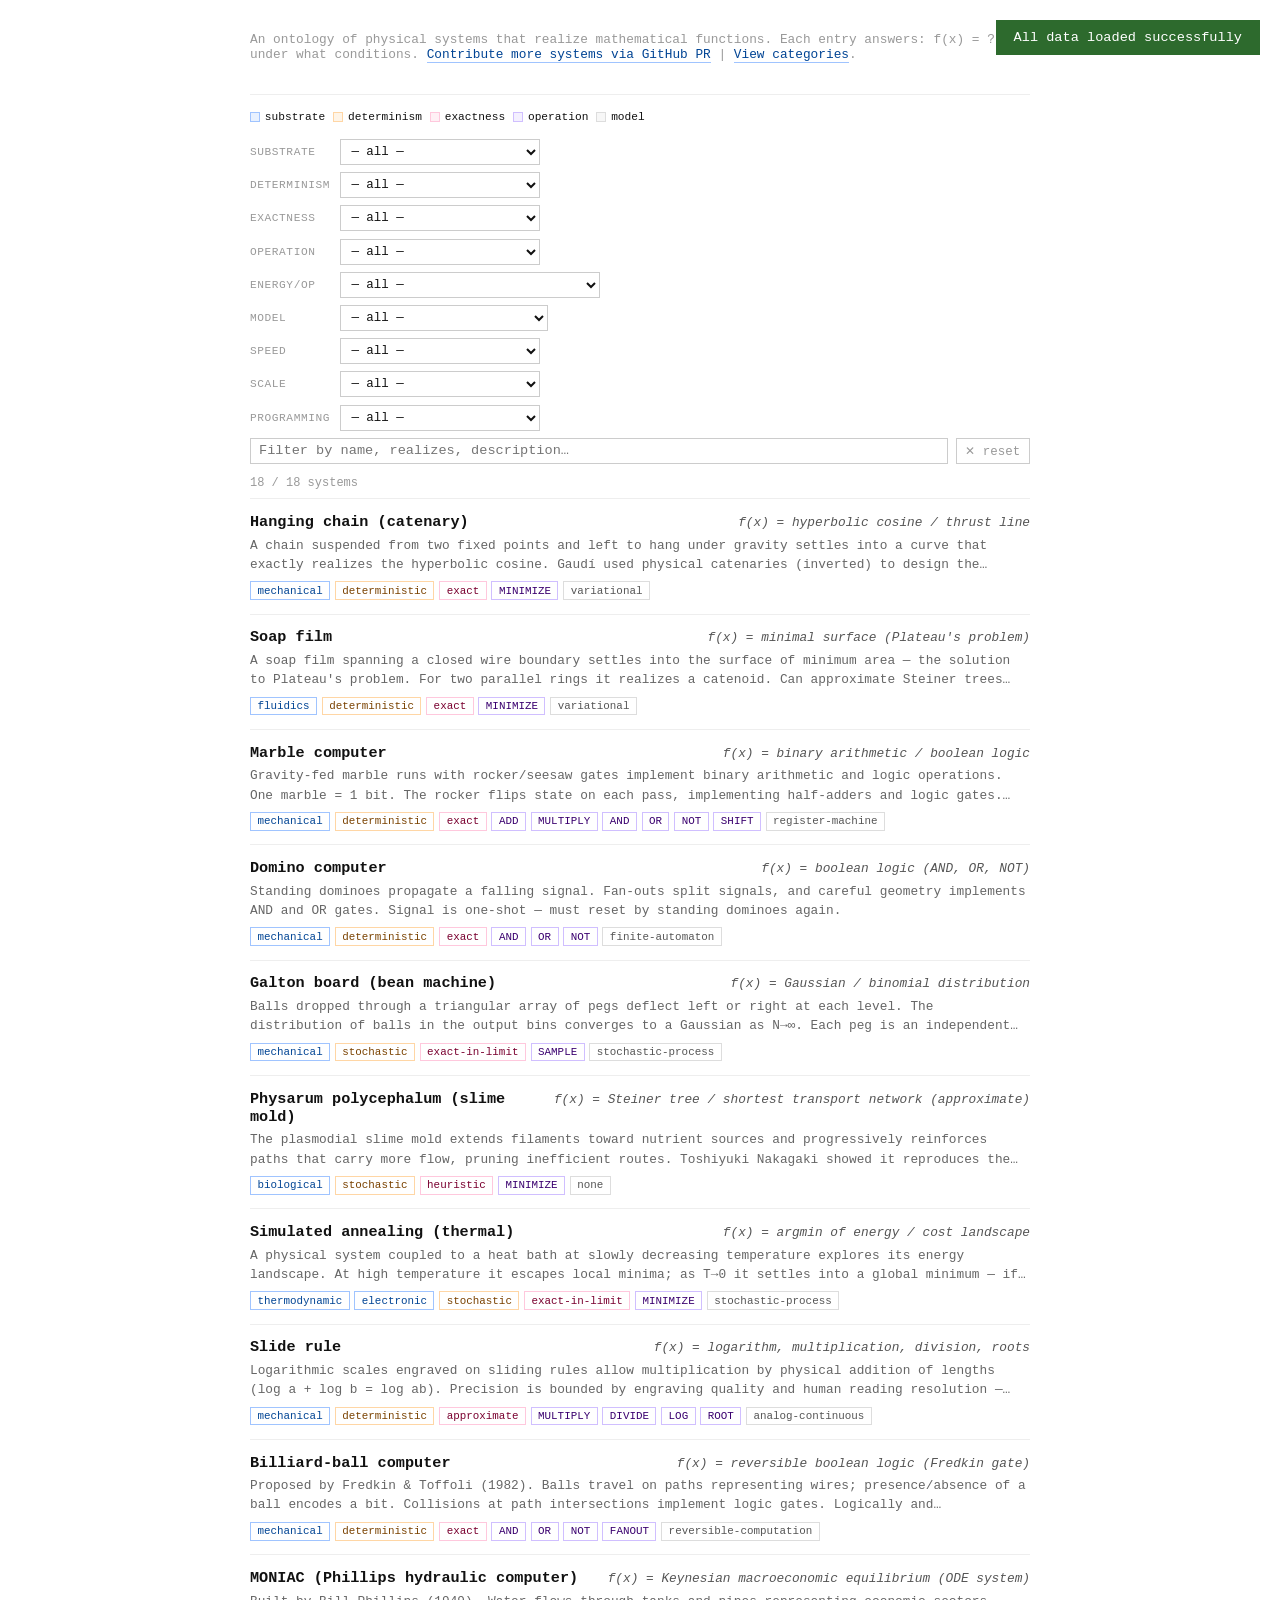
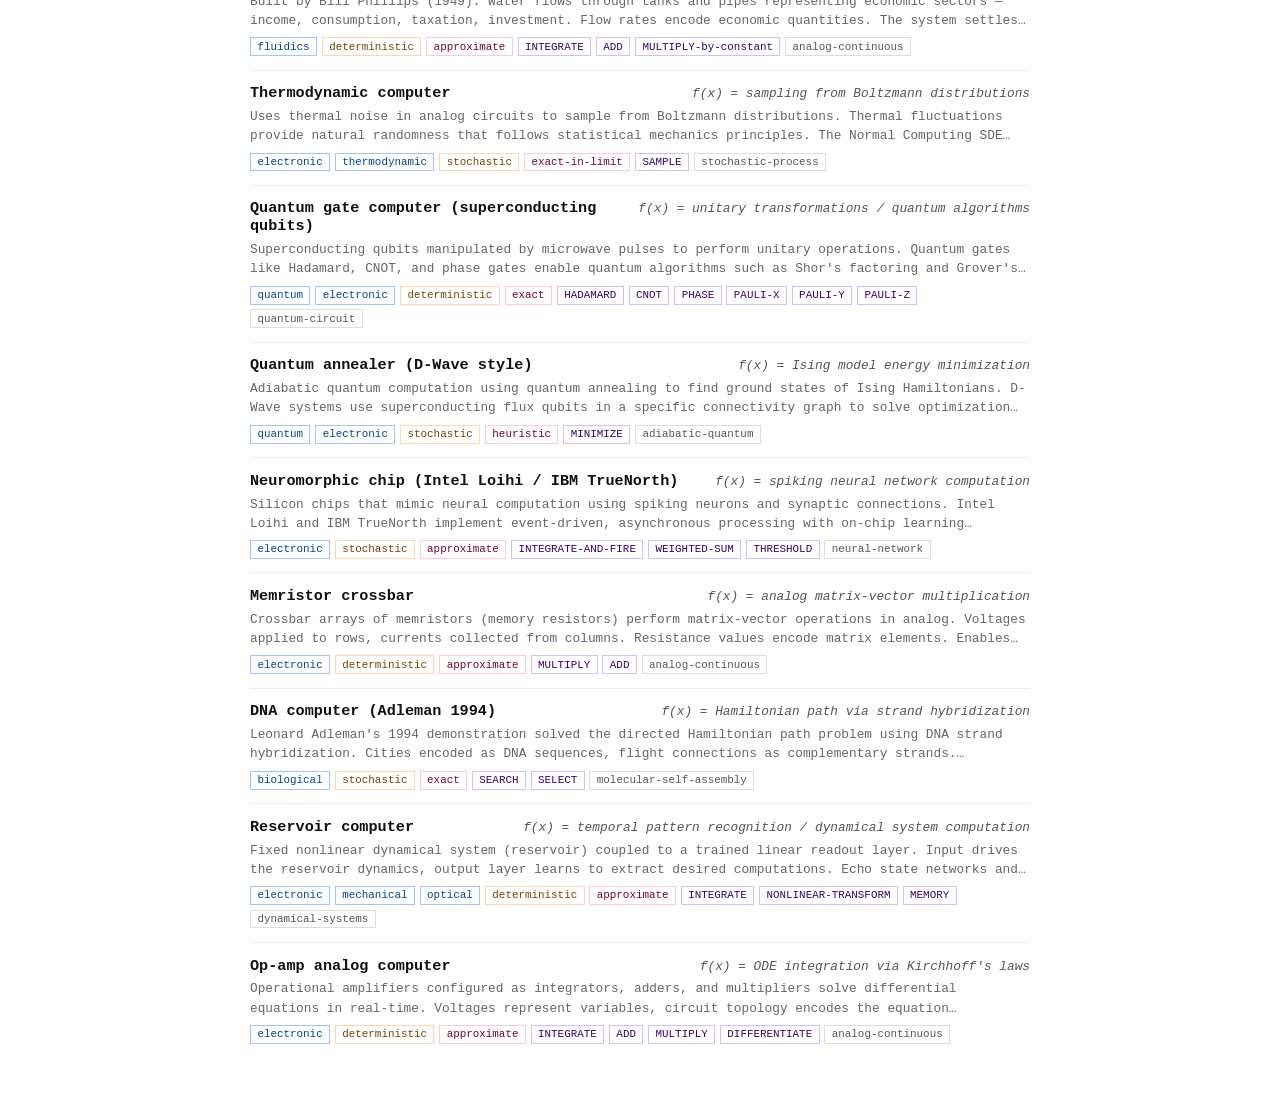
==== commit 209d96f5: "Added individual examples pages and categories" ====
--- a/index.html
+++ b/index.html
@@ -385,6 +385,56 @@
         .toast.error {
             background: #8b0000;
         }
+
+        /* sidebar */
+        .page-with-sidebar {
+            display: flex;
+            gap: 2rem;
+            align-items: flex-start;
+        }
+
+        .main-content {
+            flex: 1;
+            min-width: 0;
+        }
+
+        .category-sidebar {
+            width: 200px;
+            flex-shrink: 0;
+            padding: 1rem;
+            background: #f9f9f9;
+            border: 1px solid #eee;
+            font-size: .75rem;
+        }
+
+        .category-sidebar h4 {
+            margin: 0 0 .5rem 0;
+            font-size: .7rem;
+            text-transform: uppercase;
+            letter-spacing: .05em;
+            color: #999;
+        }
+
+        .sidebar-tags {
+            display: flex;
+            flex-direction: column;
+            gap: .3rem;
+            margin-bottom: 1rem;
+        }
+
+        .sidebar-tags:last-child {
+            margin-bottom: 0;
+        }
+
+        @media (max-width: 768px) {
+            .page-with-sidebar {
+                flex-direction: column;
+            }
+            .category-sidebar {
+                width: 100%;
+                order: -1;
+            }
+        }
     </style>
 </head>
 
@@ -396,7 +446,8 @@
             f(x) = ? and under what conditions. <a href="https://github.com/TugdualKerjan/ComputingOntology"
                 target="_blank" rel="noopener"
                 style="color: #004494; text-decoration: none; border-bottom: 1px solid #a0c4ff;">Contribute more systems
-                via GitHub PR</a>.</p>
+                via GitHub PR</a> | <a href="#categories" onclick="showCategories()"
+                style="color: #004494; text-decoration: none; border-bottom: 1px solid #a0c4ff; cursor: pointer;">View categories</a>.</p>
 
         <hr class="divider">
 
@@ -436,6 +487,24 @@
         <div id="detail-content"></div>
     </div>
 
+    <!-- CATEGORIES PAGE -->
+    <div id="categories-page" style="display: none;">
+        <div style="display: flex; align-items: center; justify-content: space-between; margin-bottom: 1.5rem;">
+            <button class="back-btn" id="categories-back-btn">← back to list</button>
+        </div>
+        <h1>Categories</h1>
+        <p class="subtitle">All possible values for each categorical field in the ontology.</p>
+        <div id="categories-content"></div>
+    </div>
+
+    <!-- EXAMPLE PAGE -->
+    <div id="example-page" style="display: none;">
+        <div style="display: flex; align-items: center; justify-content: space-between; margin-bottom: 1.5rem;">
+            <button class="back-btn" id="example-back-btn">← back to system</button>
+        </div>
+        <div id="example-content"></div>
+    </div>
+
     <script>
         function ytId(url) {
             const m = url.match(/(?:v=|youtu\.be\/)([A-Za-z0-9_-]{11})/);
@@ -447,21 +516,95 @@
         }
 
         let data = [];
-
-        // Load data from external JSON file
-        async function loadData() {
+        let categories = {};
+        let schema = {};
+
+        // Load all JSON files
+        async function loadAllData() {
             try {
-                const response = await fetch('./data.json');
-                if (!response.ok) throw new Error(`Failed to load data.json: ${response.status}`);
-                data = await response.json();
+                const [dataRes, categoriesRes, schemaRes] = await Promise.all([
+                    fetch('./data.json'),
+                    fetch('./categories.json'),
+                    fetch('./schema.json')
+                ]);
+
+                if (!dataRes.ok) throw new Error(`Failed to load data.json: ${dataRes.status}`);
+                if (!categoriesRes.ok) throw new Error(`Failed to load categories.json: ${categoriesRes.status}`);
+                if (!schemaRes.ok) throw new Error(`Failed to load schema.json: ${schemaRes.status}`);
+
+                const [jsonData, categoriesData, schemaData] = await Promise.all([
+                    dataRes.json(),
+                    categoriesRes.json(),
+                    schemaRes.json()
+                ]);
+
+                data = jsonData.data;
+                categories = categoriesData;
+                schema = schemaData;
+
+                validateCategories();
                 buildFilters();
                 render();
-                showToast('Data loaded successfully', 'success');
+                showToast('All data loaded successfully', 'success');
                 return Promise.resolve();
             } catch (error) {
-                showToast('Error loading data.json: ' + error.message, 'error');
+                if (error.message.includes('NetworkError') || error.message.includes('fetch')) {
+                    showToast('For local viewing, serve via: python -m http.server 8000', 'error');
+                } else {
+                    showToast('Error loading files: ' + error.message, 'error');
+                }
                 console.error('Failed to load data:', error);
+                console.log('To view locally, run: python -m http.server 8000');
                 return Promise.reject(error);
+            }
+        }
+
+        // Validate that categories.json matches schema.json enums
+        function validateCategories() {
+            const errors = [];
+
+            // Extract enum values from schema
+            const schemaEnums = {};
+            const dataItems = schema.properties?.data?.items;
+            if (dataItems?.properties) {
+                Object.entries(dataItems.properties).forEach(([key, prop]) => {
+                    if (prop.items?.enum) {
+                        schemaEnums[key] = new Set(prop.items.enum);
+                    } else if (prop.enum) {
+                        schemaEnums[key] = new Set(prop.enum);
+                    }
+                });
+            }
+
+            // Check categories against schema enums
+            Object.entries(categories).forEach(([field, values]) => {
+                if (schemaEnums[field]) {
+                    const schemaSet = schemaEnums[field];
+                    const categorySet = new Set(values);
+
+                    // Check for missing values in categories.json
+                    schemaSet.forEach(val => {
+                        if (!categorySet.has(val)) {
+                            errors.push(`Missing in categories.json[${field}]: ${val}`);
+                        }
+                    });
+
+                    // Check for extra values in categories.json
+                    categorySet.forEach(val => {
+                        if (!schemaSet.has(val)) {
+                            errors.push(`Extra in categories.json[${field}]: ${val}`);
+                        }
+                    });
+                } else if (Object.keys(schemaEnums).length > 0) {
+                    errors.push(`Field ${field} in categories.json but not in schema`);
+                }
+            });
+
+            if (errors.length > 0) {
+                console.warn('Category validation errors:', errors);
+                showToast(`${errors.length} category validation errors (see console)`, 'error');
+            } else {
+                console.log('✓ Categories validation passed');
             }
         }
 
@@ -552,7 +695,7 @@
         ${d.examples.map(e => {
                 const thumb = ytThumb(e.url);
                 const desc = e.description ? `<div style="font-size: .75rem; color: #666; margin-top: .2rem; line-height: 1.4;">${e.description}</div>` : '';
-                return `<li>${thumb ? `<img src="${thumb}" alt="">` : ''}<div><a href="${e.url}" target="_blank" rel="noopener">${e.label}</a>${desc}</div></li>`;
+                return `<li>${thumb ? `<img src="${thumb}" alt="">` : ''}<div><a href="#example/${e.id}" onclick="showExample('${e.id}'); return false;" style="color: #004494; text-decoration: none; border-bottom: 1px solid #a0c4ff;">${e.label}</a> <a href="${e.url}" target="_blank" rel="noopener" style="font-size: .7rem; color: #999; margin-left: .5rem;">↗</a>${desc}</div></li>`;
             }).join('')}
       </ul>
     </div>` : '';
@@ -569,18 +712,16 @@
     </div>` : '';
 
             document.getElementById('detail-content').innerHTML = `
-    <div class="detail-name">${d.name}</div>
-    <div class="detail-realizes">f(x) = ${d.realizes}</div>
-    <div class="detail-tags">
-      ${(d.substrate || []).map(v => `<span class="tag substrate">${v}</span>`).join('')}
-      ${d.determinism ? `<span class="tag determinism">${d.determinism}</span>` : ''}
-      ${d.exactness ? `<span class="tag exactness">${d.exactness}</span>` : ''}
-      ${(d.operations || []).map(v => `<span class="tag operation">${v}</span>`).join('')}
-      ${(d.computation_model || []).map(v => `<span class="tag model">${v}</span>`).join('')}
+    <div class="page-with-sidebar">
+      <div class="main-content">
+        <div class="detail-name">${d.name}</div>
+        <div class="detail-realizes">f(x) = ${d.realizes}</div>
+        <div class="detail-desc">${d.description}</div>
+        ${exHtml}
+        ${diyHtml}
+      </div>
+      ${renderCategorySidebar(d)}
     </div>
-    <div class="detail-desc">${d.description}</div>
-    ${exHtml}
-    ${diyHtml}
   `;
 
             document.getElementById('list-page').style.display = 'none';
@@ -588,13 +729,145 @@
             window.scrollTo(0, 0);
         }
 
+        function showCategories() {
+            window.history.pushState({ page: 'categories' }, 'Categories', '#categories');
+            document.getElementById('list-page').style.display = 'none';
+            document.getElementById('detail-page').style.display = 'none';
+            document.getElementById('categories-page').style.display = 'block';
+            renderCategories();
+            window.scrollTo(0, 0);
+        }
+
+        function renderCategories() {
+            const content = Object.entries(categories).map(([field, values]) => `
+                <div class="detail-section">
+                    <h3>${field.replace(/_/g, ' ')}</h3>
+                    <div style="display: flex; flex-wrap: wrap; gap: .3rem;">
+                        ${values.map(val => `<span class="tag ${getTagClass(field)}">${val}</span>`).join('')}
+                    </div>
+                </div>
+            `).join('');
+            document.getElementById('categories-content').innerHTML = content;
+        }
+
+        function getTagClass(field) {
+            if (field === 'substrate') return 'substrate';
+            if (field === 'determinism' || field === 'reversibility') return 'determinism';
+            if (field === 'exactness') return 'exactness';
+            if (field === 'operations') return 'operation';
+            return 'model';
+        }
+
+        function renderCategorySidebar(system) {
+            const categoryData = [
+                { label: 'Substrate', field: 'substrate', values: system.substrate },
+                { label: 'Model', field: 'computation_model', values: system.computation_model },
+                { label: 'Determinism', field: 'determinism', values: [system.determinism] },
+                { label: 'Reversibility', field: 'reversibility', values: [system.reversibility] },
+                { label: 'Exactness', field: 'exactness', values: [system.exactness] },
+                { label: 'Operations', field: 'operations', values: system.operations },
+                { label: 'Speed', field: 'speed_category', values: [system.speed_category] },
+                { label: 'Scale', field: 'scale_category', values: [system.scale_category] },
+                { label: 'Programming', field: 'programming_model', values: system.programming_model }
+            ].filter(cat => cat.values && cat.values.length > 0);
+
+            return `
+                <div class="category-sidebar">
+                    <h4>Categories</h4>
+                    ${categoryData.map(cat => `
+                        <div class="sidebar-tags">
+                            <strong style="font-size: .65rem; color: #666; margin-bottom: .2rem; display: block;">${cat.label}</strong>
+                            ${cat.values.map(val => `<span class="tag ${getTagClass(cat.field)}">${val}</span>`).join('')}
+                        </div>
+                    `).join('')}
+                </div>
+            `;
+        }
+
+        function showExample(exampleId) {
+            // Find the example across all systems
+            let foundExample = null;
+            let parentSystem = null;
+
+            for (const system of data) {
+                if (system.examples) {
+                    const example = system.examples.find(ex => ex.id === exampleId);
+                    if (example) {
+                        foundExample = example;
+                        parentSystem = system;
+                        break;
+                    }
+                }
+            }
+
+            if (!foundExample || !parentSystem) {
+                showToast('Example not found', 'error');
+                return;
+            }
+
+            window.history.pushState({ exampleId }, foundExample.label, `#example/${exampleId}`);
+
+            const thumb = ytThumb(foundExample.url);
+            const embedId = ytId(foundExample.url);
+            const embedHtml = embedId ? `
+                <div style="margin: 1rem 0;">
+                    <iframe width="560" height="315" src="https://www.youtube.com/embed/${embedId}"
+                            frameborder="0" allow="accelerometer; autoplay; clipboard-write; encrypted-media; gyroscope; picture-in-picture"
+                            allowfullscreen style="max-width: 100%; height: auto;"></iframe>
+                </div>
+            ` : '';
+
+            document.getElementById('example-content').innerHTML = `
+                <div class="page-with-sidebar">
+                    <div class="main-content">
+                        <div style="margin-bottom: 1rem;">
+                            <span style="font-size: .8rem; color: #666;">Example from: </span>
+                            <a href="#${parentSystem.id}" onclick="showDetail('${parentSystem.id}'); return false;"
+                               style="color: #004494; text-decoration: none; border-bottom: 1px solid #a0c4ff;">${parentSystem.name}</a>
+                        </div>
+                        <div class="detail-name">${foundExample.label}</div>
+                        ${foundExample.description ? `<div class="detail-desc">${foundExample.description}</div>` : ''}
+                        ${embedHtml}
+                        <div class="detail-section">
+                            <h3>External Link</h3>
+                            <p><a href="${foundExample.url}" target="_blank" rel="noopener">${foundExample.url}</a></p>
+                        </div>
+                    </div>
+                    ${renderCategorySidebar(parentSystem)}
+                </div>
+            `;
+
+            document.getElementById('list-page').style.display = 'none';
+            document.getElementById('detail-page').style.display = 'none';
+            document.getElementById('categories-page').style.display = 'none';
+            document.getElementById('example-page').style.display = 'block';
+            window.scrollTo(0, 0);
+        }
+
         function showList() {
             window.history.pushState({}, 'Physical Computing', window.location.pathname);
             document.getElementById('detail-page').style.display = 'none';
+            document.getElementById('categories-page').style.display = 'none';
+            document.getElementById('example-page').style.display = 'none';
             document.getElementById('list-page').style.display = 'block';
         }
 
+        function showDetailFromExample(systemId) {
+            showDetail(systemId);
+        }
+
         document.getElementById('back-btn').onclick = showList;
+        document.getElementById('categories-back-btn').onclick = showList;
+        document.getElementById('example-back-btn').onclick = () => {
+            // Go back to the parent system if possible
+            const hash = window.location.hash;
+            if (hash.includes('example/')) {
+                // Try to find parent system and go there
+                window.history.back();
+            } else {
+                showList();
+            }
+        };
 
         function showToast(msg, type = '') {
             const t = document.createElement('div');
@@ -616,6 +889,17 @@
 
         function handleRoute() {
             const hash = window.location.hash.slice(1);
+            if (hash === 'categories') {
+                showCategories();
+                return;
+            }
+            if (hash.startsWith('example/')) {
+                const exampleId = hash.substring(8); // Remove 'example/'
+                if (exampleId && data.length > 0) {
+                    showExample(exampleId);
+                    return;
+                }
+            }
             if (hash && data.length > 0) {
                 const entry = data.find(d => d.id === hash);
                 if (entry) {
@@ -630,7 +914,7 @@
         window.addEventListener('popstate', handleRoute);
 
         // Initialize the application
-        loadData().then(() => {
+        loadAllData().then(() => {
             handleRoute();
         });
     </script>
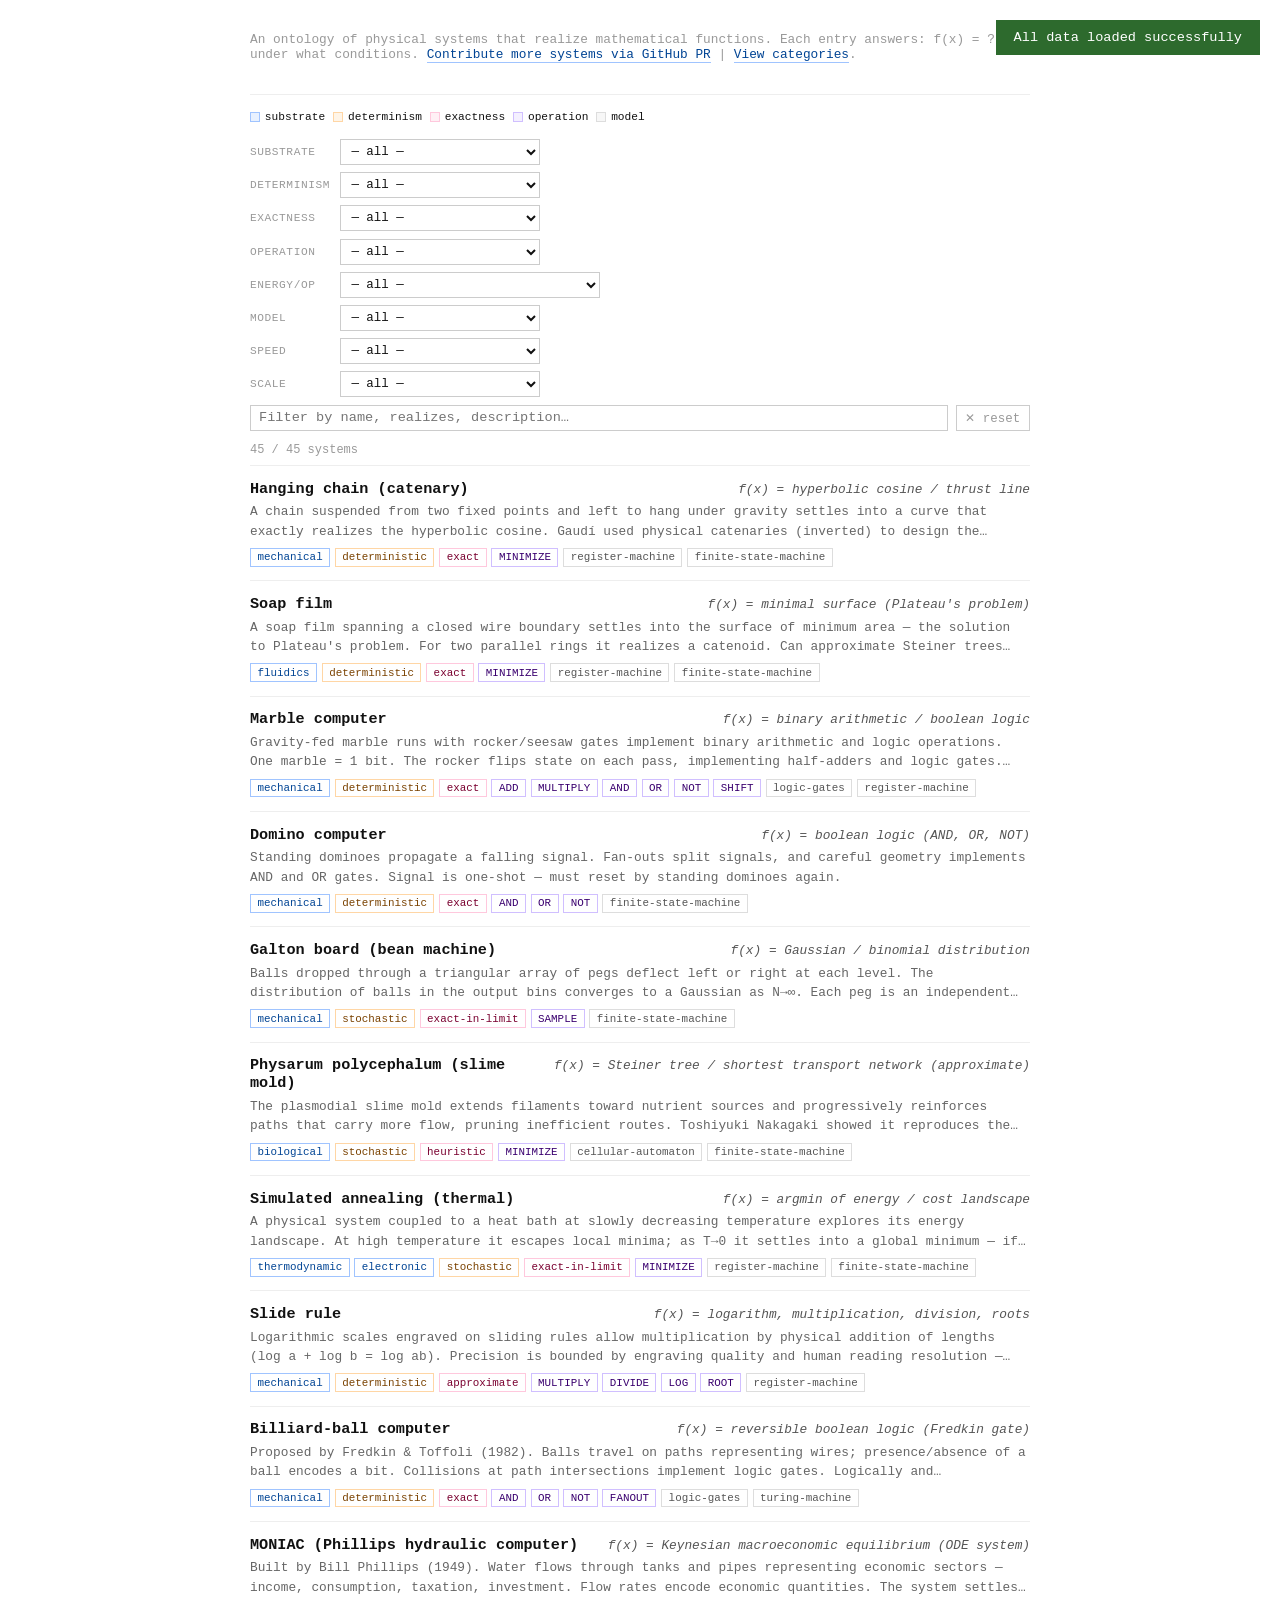
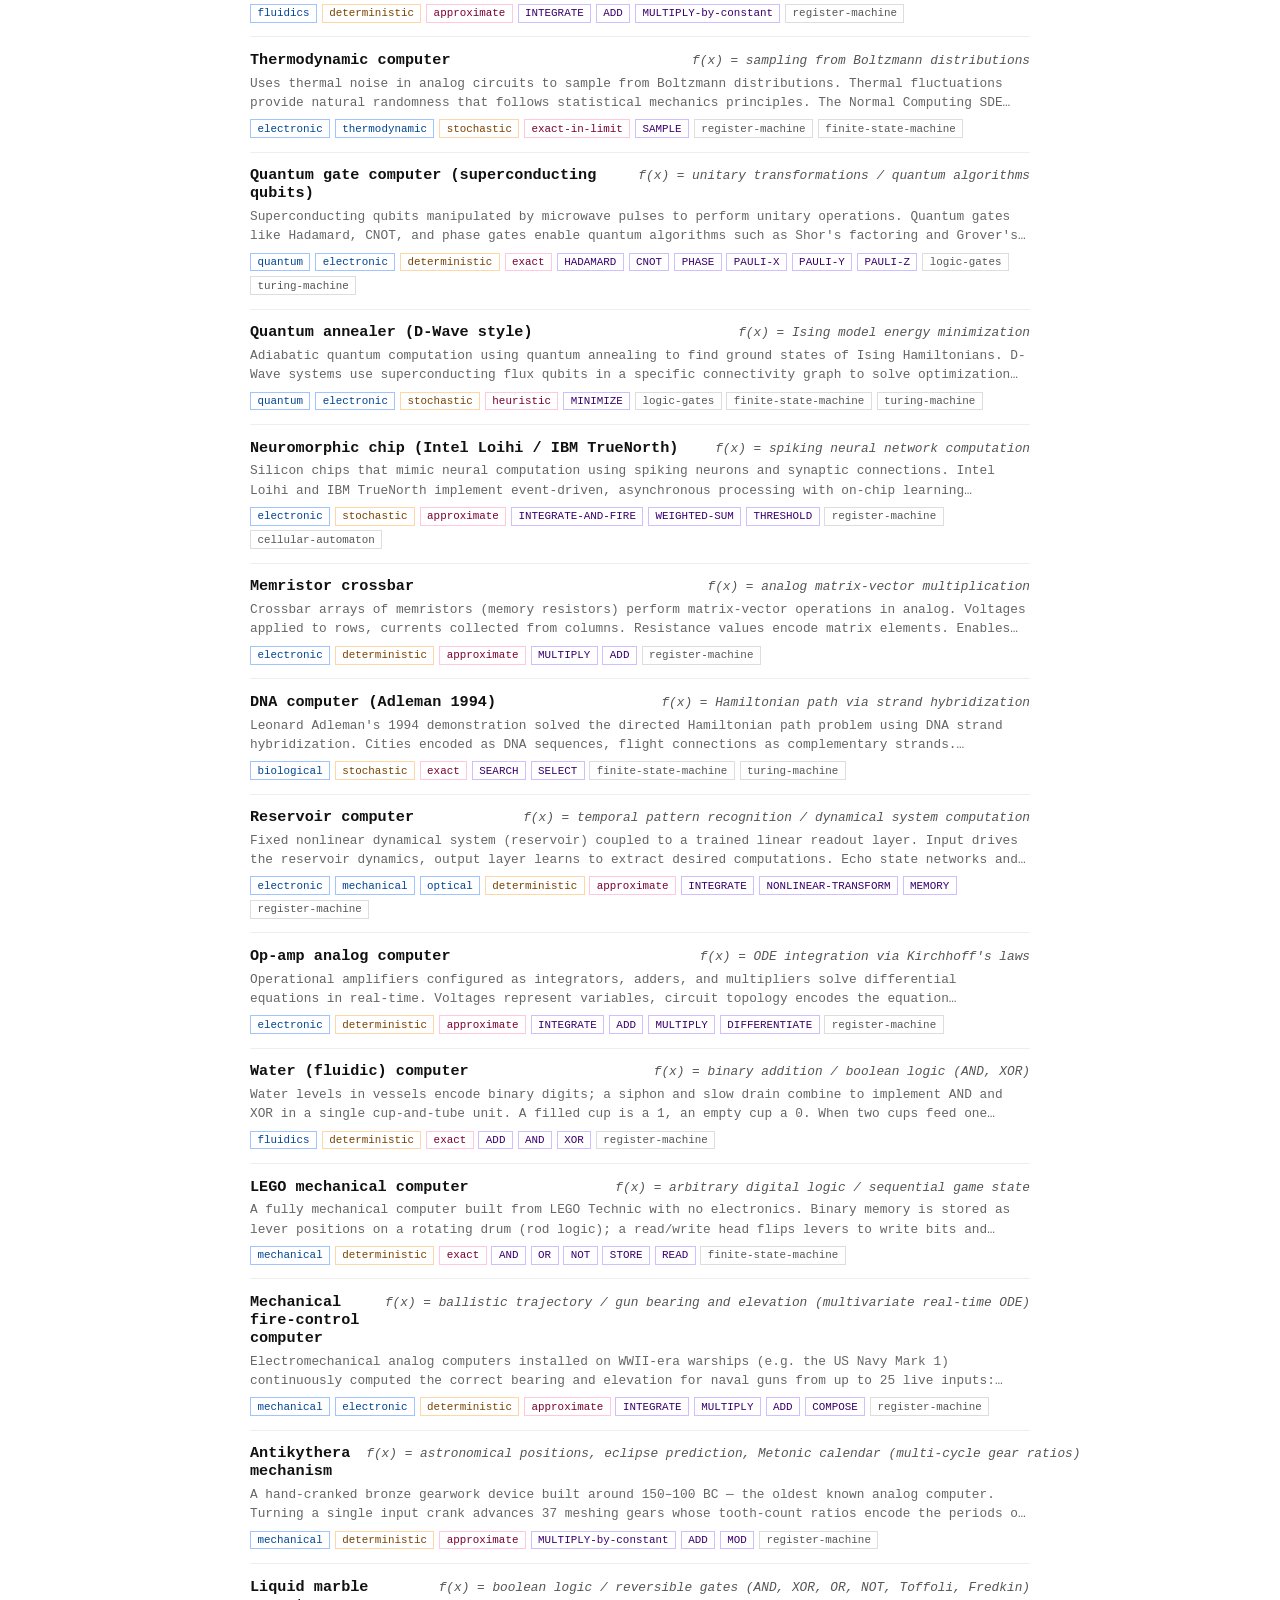
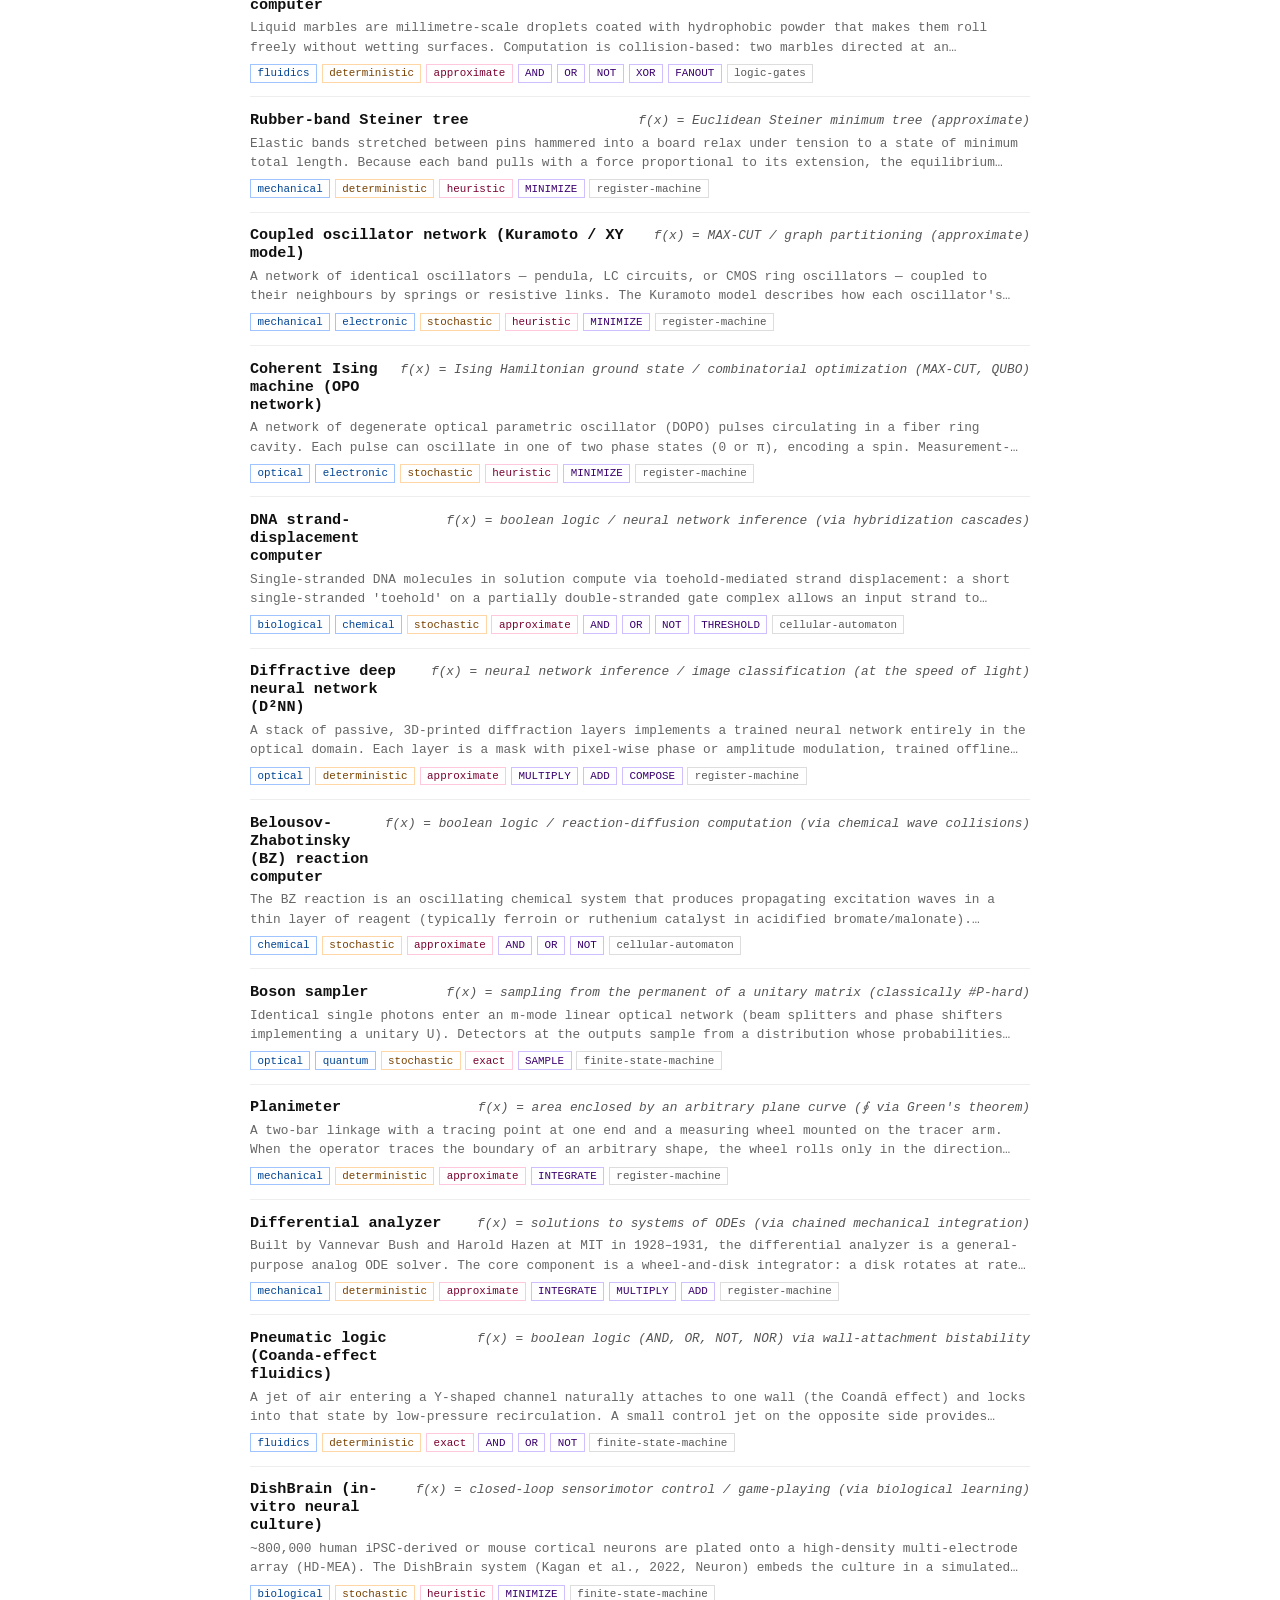
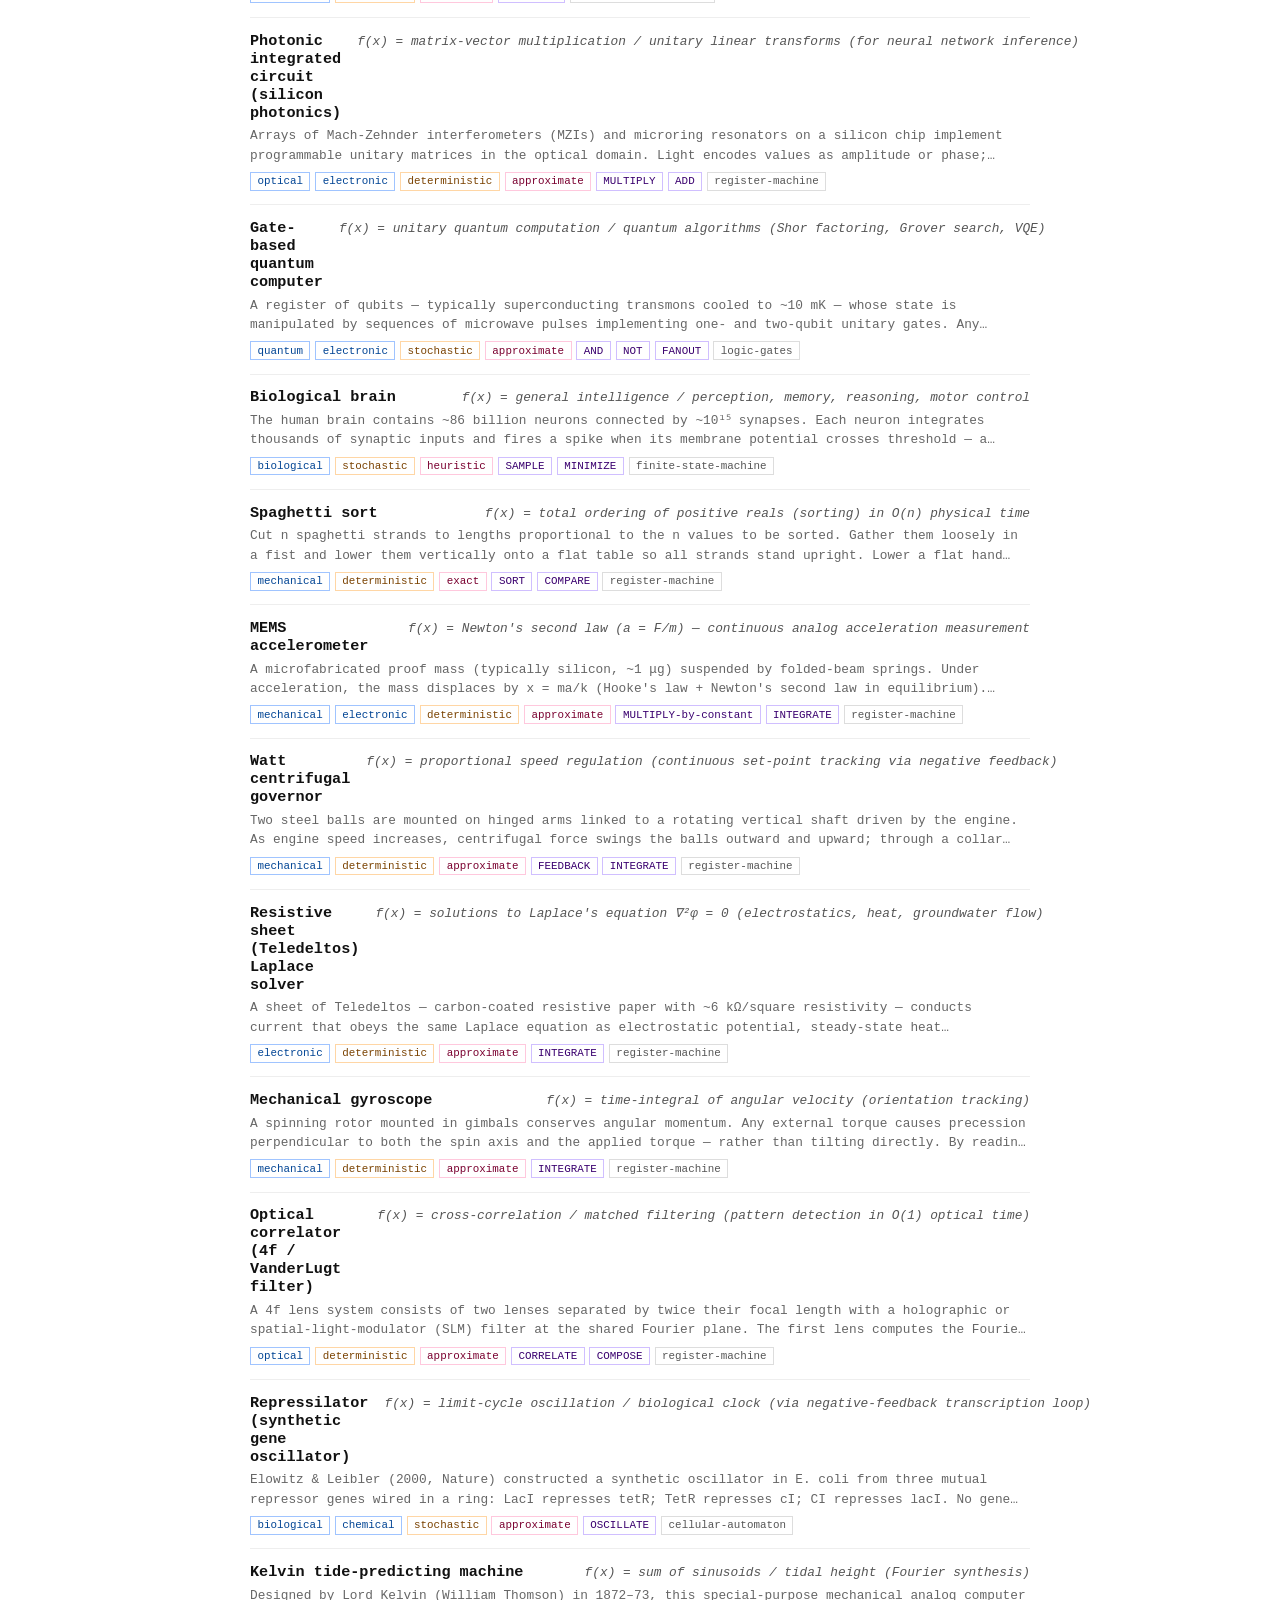
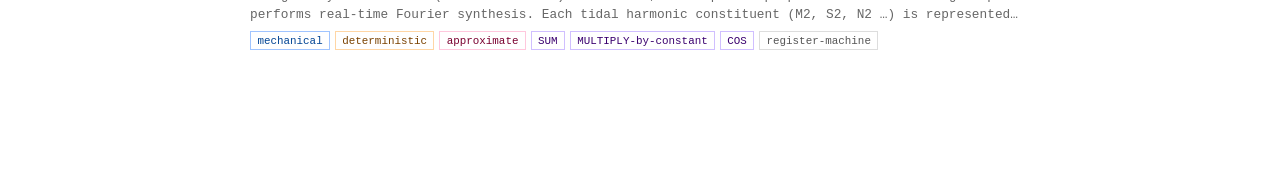
==== commit 57d0e33a: "Added a bunch of additional examples" ====
--- a/index.html
+++ b/index.html
@@ -467,7 +467,6 @@
         <div class="filter-row"><span class="dim-label">model</span><select id="sel-computation_model"></select></div>
         <div class="filter-row"><span class="dim-label">speed</span><select id="sel-speed_category"></select></div>
         <div class="filter-row"><span class="dim-label">scale</span><select id="sel-scale_category"></select></div>
-        <div class="filter-row"><span class="dim-label">programming</span><select id="sel-programming_model"></select></div>
         <div class="filter-row">
             <input id="filter-text" placeholder="Filter by name, realizes, description…">
             <button class="reset" id="reset-all">✕ reset</button>
@@ -501,6 +500,8 @@
     <div id="example-page" style="display: none;">
         <div style="display: flex; align-items: center; justify-content: space-between; margin-bottom: 1.5rem;">
             <button class="back-btn" id="example-back-btn">← back to system</button>
+            <a href="https://github.com/TugdualKerjan/ComputingOntology/issues/new?template=new_system.md" target="_blank" rel="noopener"
+                class="add-system-btn">+ Add system</a>
         </div>
         <div id="example-content"></div>
     </div>
@@ -608,7 +609,7 @@
             }
         }
 
-        const activeFilters = { substrate: '', determinism: '', exactness: '', operation: '', energy_per_operation: '', computation_model: '', speed_category: '', scale_category: '', programming_model: '' };
+        const activeFilters = { substrate: '', determinism: '', exactness: '', operation: '', energy_per_operation: '', computation_model: '', speed_category: '', scale_category: '' };
         let textQuery = '';
 
         function vocab(dim) {
@@ -617,7 +618,6 @@
                 let v;
                 if (dim === 'operation') v = d.operations;
                 else if (dim === 'computation_model') v = d.computation_model;
-                else if (dim === 'programming_model') v = d.programming_model;
                 else v = d[dim];
 
                 if (Array.isArray(v)) v.forEach(x => vals.add(x));
@@ -627,7 +627,7 @@
         }
 
         function buildFilters() {
-            ['substrate', 'determinism', 'exactness', 'operation', 'energy_per_operation', 'computation_model', 'speed_category', 'scale_category', 'programming_model'].forEach(dim => {
+            ['substrate', 'determinism', 'exactness', 'operation', 'energy_per_operation', 'computation_model', 'speed_category', 'scale_category'].forEach(dim => {
                 const sel = document.getElementById(`sel-${dim}`);
                 const cur = activeFilters[dim];
                 sel.innerHTML = '<option value="">— all —</option>';
@@ -656,7 +656,6 @@
                 if (activeFilters.computation_model && !(d.computation_model || []).includes(activeFilters.computation_model)) return false;
                 if (activeFilters.speed_category && d.speed_category !== activeFilters.speed_category) return false;
                 if (activeFilters.scale_category && d.scale_category !== activeFilters.scale_category) return false;
-                if (activeFilters.programming_model && !(d.programming_model || []).includes(activeFilters.programming_model)) return false;
                 if (textQuery) {
                     const hay = [d.name, d.realizes, d.description].join(' ').toLowerCase();
                     if (!hay.includes(textQuery.toLowerCase())) return false;
@@ -725,6 +724,8 @@
   `;
 
             document.getElementById('list-page').style.display = 'none';
+            document.getElementById('categories-page').style.display = 'none';
+            document.getElementById('example-page').style.display = 'none';
             document.getElementById('detail-page').style.display = 'block';
             window.scrollTo(0, 0);
         }
@@ -767,8 +768,7 @@
                 { label: 'Exactness', field: 'exactness', values: [system.exactness] },
                 { label: 'Operations', field: 'operations', values: system.operations },
                 { label: 'Speed', field: 'speed_category', values: [system.speed_category] },
-                { label: 'Scale', field: 'scale_category', values: [system.scale_category] },
-                { label: 'Programming', field: 'programming_model', values: system.programming_model }
+                { label: 'Scale', field: 'scale_category', values: [system.scale_category] }
             ].filter(cat => cat.values && cat.values.length > 0);
 
             return `
@@ -859,14 +859,24 @@
         document.getElementById('back-btn').onclick = showList;
         document.getElementById('categories-back-btn').onclick = showList;
         document.getElementById('example-back-btn').onclick = () => {
-            // Go back to the parent system if possible
-            const hash = window.location.hash;
-            if (hash.includes('example/')) {
-                // Try to find parent system and go there
-                window.history.back();
-            } else {
-                showList();
-            }
+            // Find the parent system and navigate to it
+            const hash = window.location.hash.slice(1);
+            if (hash.startsWith('example/')) {
+                const exampleId = hash.substring(8); // Remove 'example/'
+
+                // Find which system this example belongs to
+                for (const system of data) {
+                    if (system.examples) {
+                        const example = system.examples.find(ex => ex.id === exampleId);
+                        if (example) {
+                            showDetail(system.id);
+                            return;
+                        }
+                    }
+                }
+            }
+            // Fallback to list if we can't find the parent system
+            showList();
         };
 
         function showToast(msg, type = '') {
